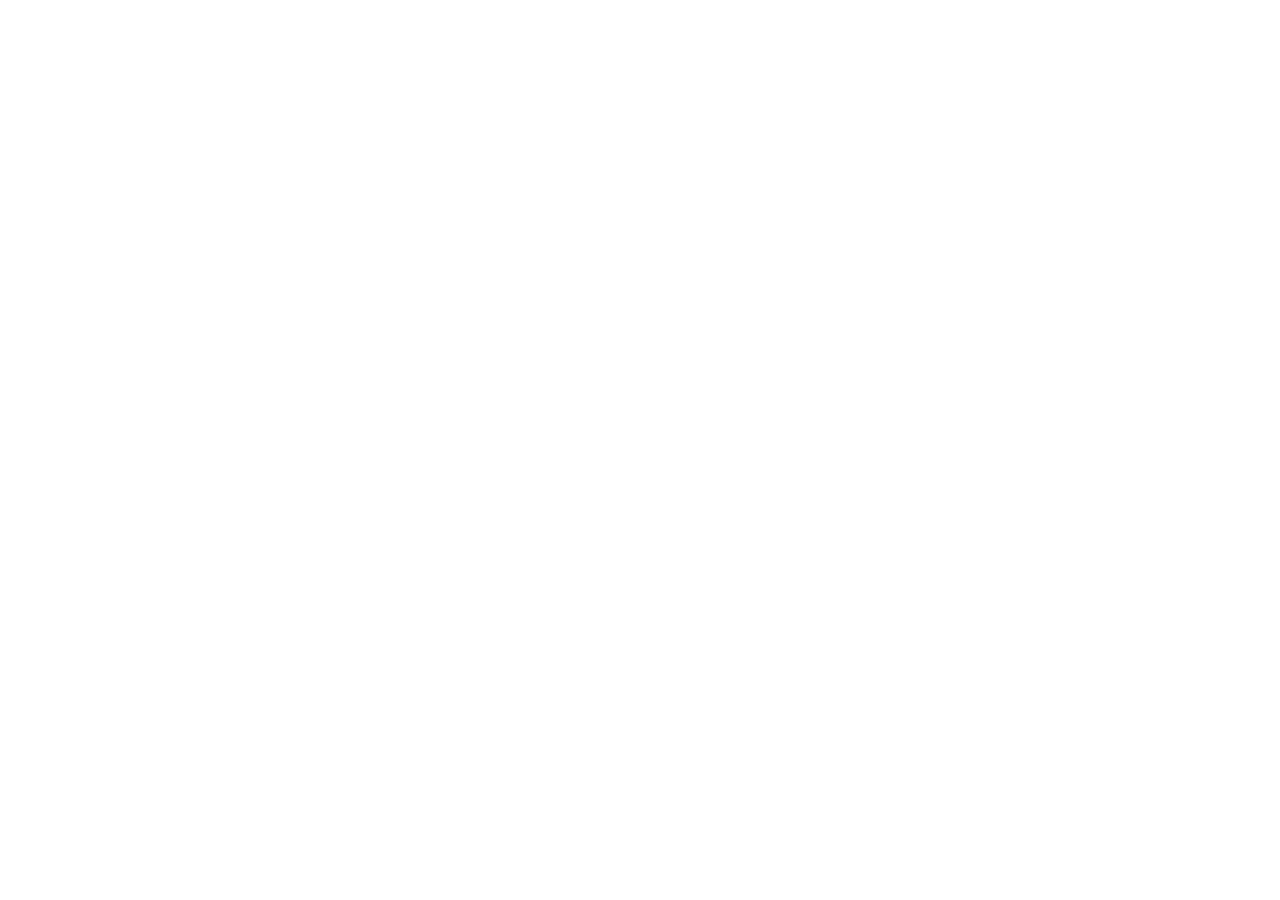
==== HTML-CSS/portfolio/index.html @ c401fc87 "Envio Ex0301 Flexblog" ====
<!DOCTYPE html>
<html lang="pt-br">
<head>
    <meta charset="UTF-8">
    <meta http-equiv="X-UA-Compatible" content="IE=edge">
    <meta name="viewport" content="width=device-width, initial-scale=1.0">
    <link rel="stylesheet" href="style.css">
    <title>Title</title>
</head>
<body>

</body>
</html>
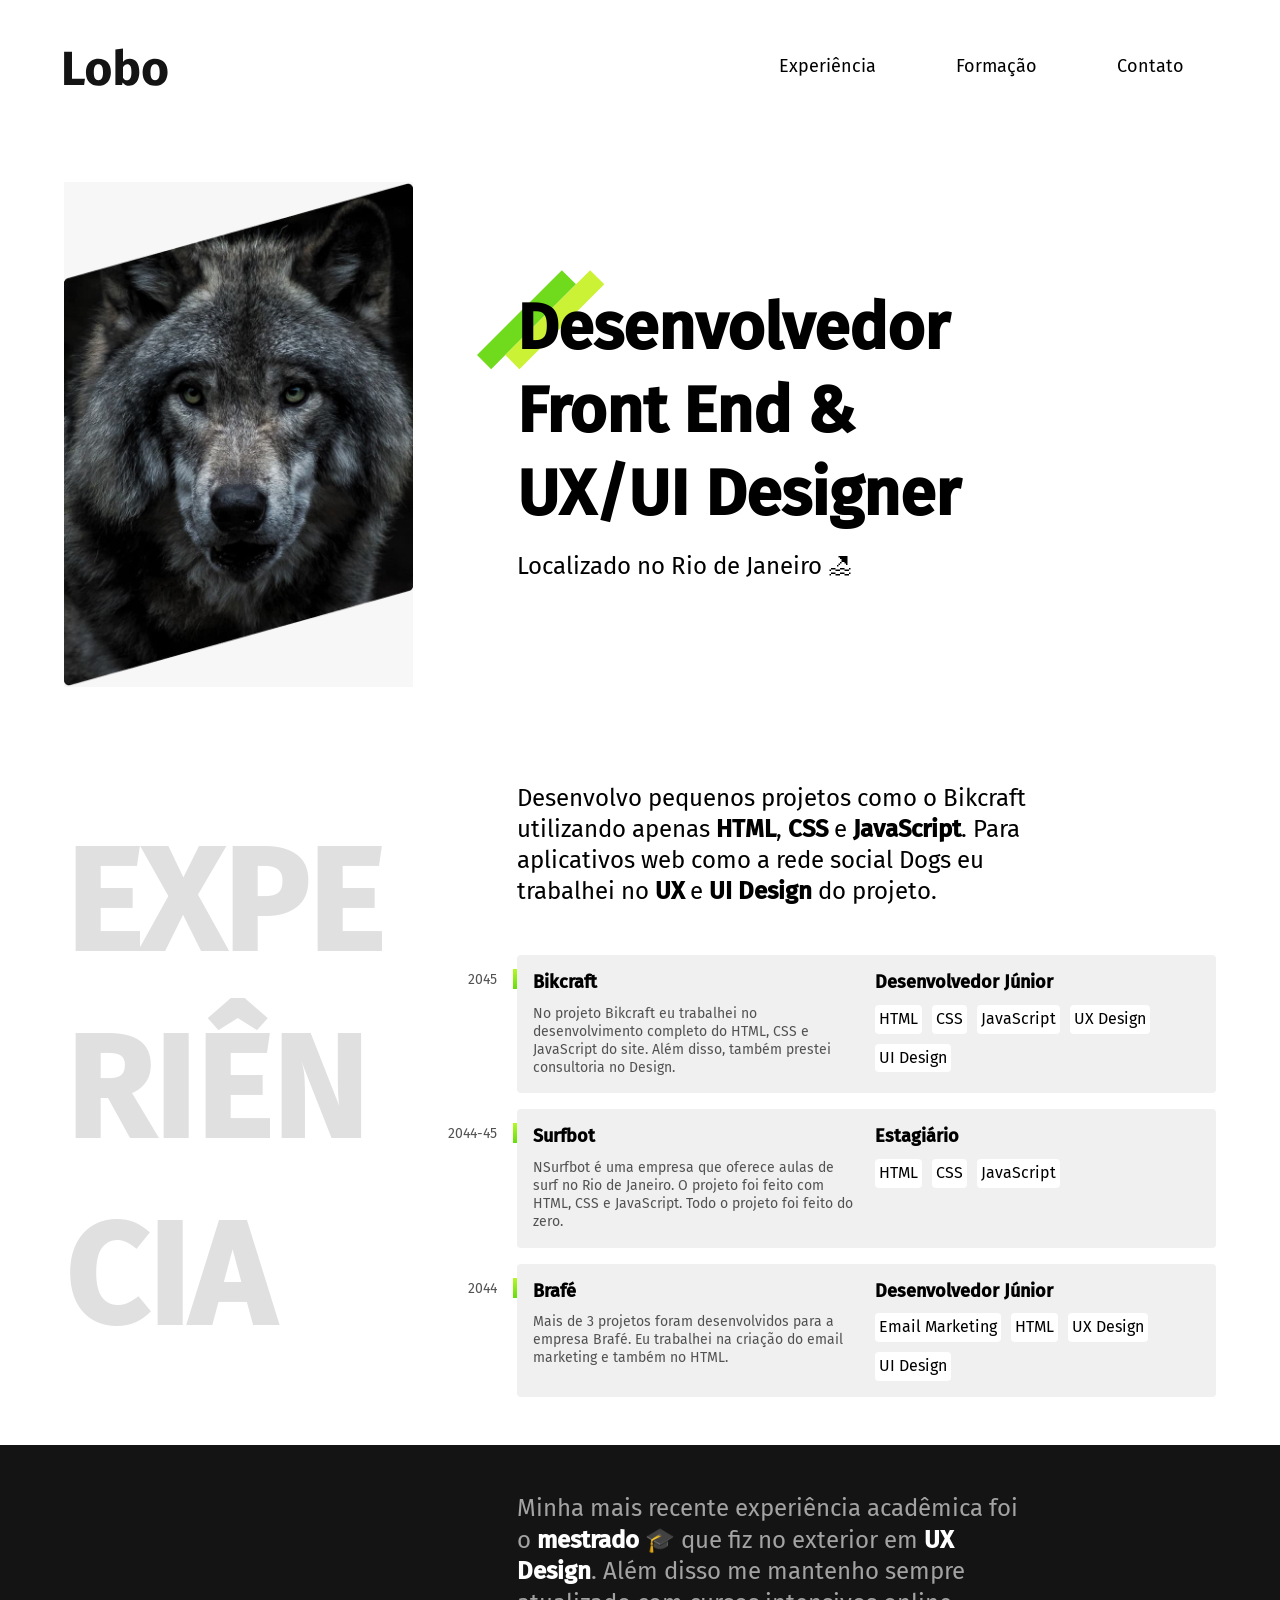
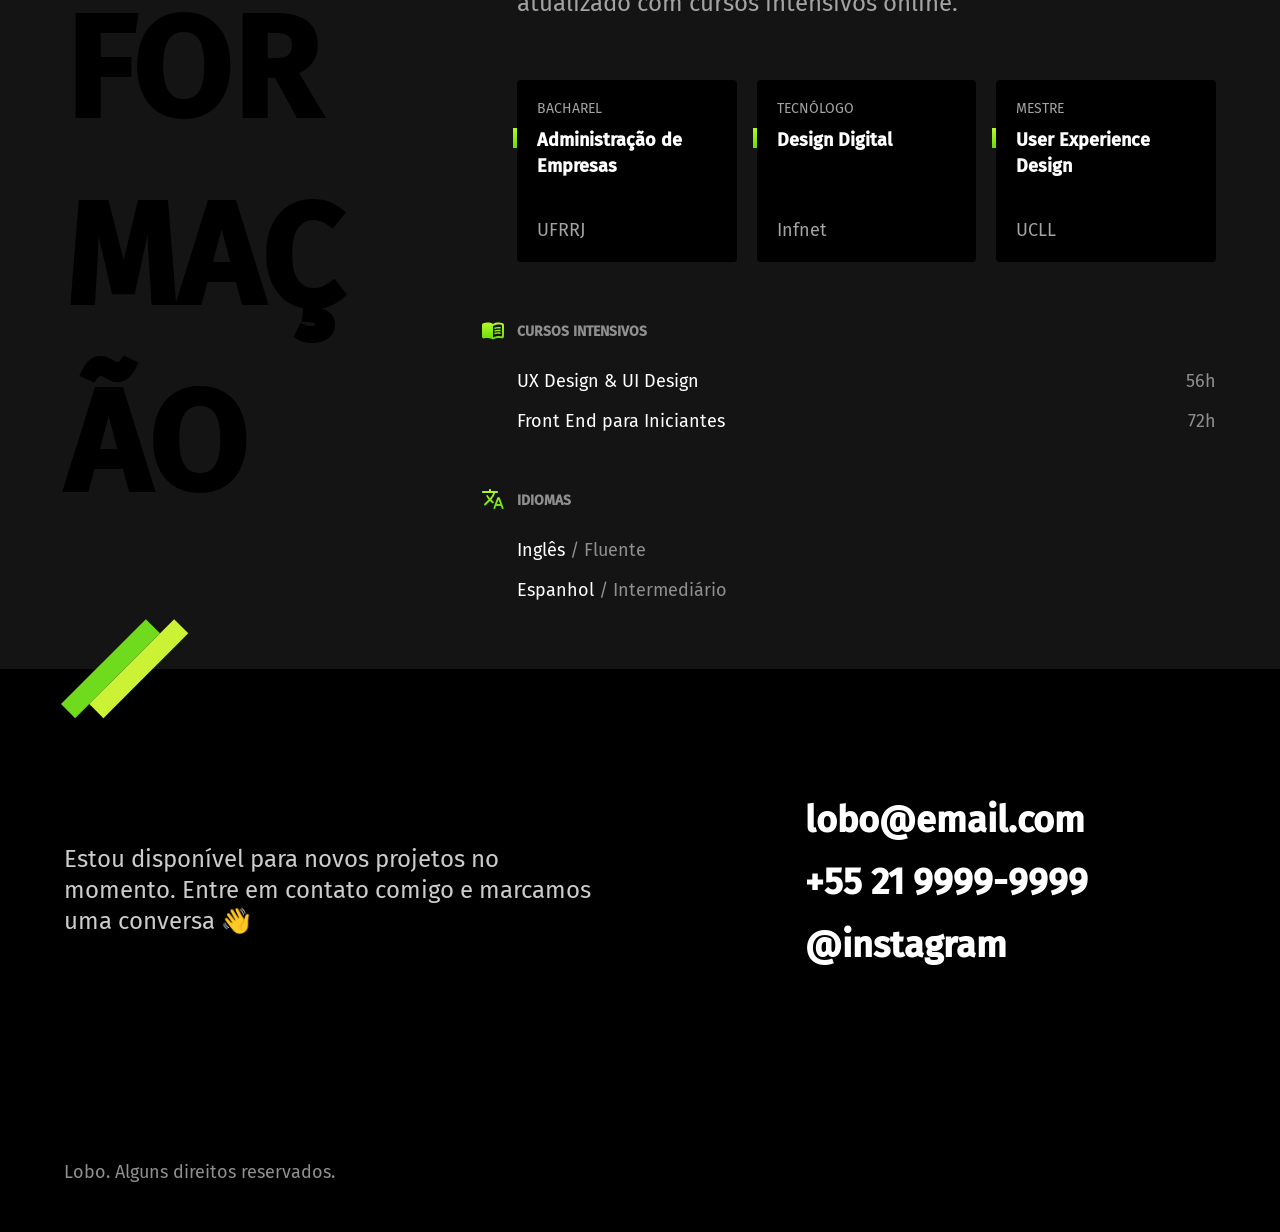
==== commit f9f548a3: "Envio Exercicio ex0704 portfolio" ====
--- a/HTML-CSS/portfolio/index.html
+++ b/HTML-CSS/portfolio/index.html
@@ -4,10 +4,167 @@
     <meta charset="UTF-8">
     <meta http-equiv="X-UA-Compatible" content="IE=edge">
     <meta name="viewport" content="width=device-width, initial-scale=1.0">
-    <link rel="stylesheet" href="style.css">
-    <title>Title</title>
+    <link rel="stylesheet" href="./src/css/style.css">
+    <title>Exercício 0704</title>
 </head>
 <body>
-
+<header>
+    <div class="header-bg">
+        <div class="header container">
+            <div class="header-img">
+                <img src="./src/img/marca.svg" alt="Logotipo Lobo">
+            </div>
+            <nav class="header-menu">
+                <ul>
+                    <li><a href="#experiencia">Experiência</a></li>
+                    <li><a href="#formacao">Formação</a></li>
+                    <li><a href="#">Contato</a></li>
+                </ul>
+            </nav>
+        </div>
+    </div>
+</header>
+<main>
+    <div class="intro-bg">
+        <section class="intro container">
+            <div>
+                <img src="./src/img/perfil.jpg" alt="Lobo Cinza">
+            </div>
+            <div>
+                <h1>Desenvolvedor<br>Front End &<br>UX/UI Designer</h1>
+                <p>Localizado no Rio de Janeiro 🏖</p>
+            </div>
+        </section>
+    </div>
+    <div class="experiencia-bg">
+        <section class="experiencia container" id="experiencia">
+            <div>
+                <h1>Experiência</h1>
+            </div>
+            <div class="experiencia-box">
+                <div class="experiencia-texto">
+                    <p>
+                        Desenvolvo pequenos projetos como o Bikcraft utilizando apenas <strong>HTML</strong>,
+                        <strong>CSS</strong> e <strong>JavaScript</strong>. Para aplicativos web como a rede social Dogs
+                        eu trabalhei no <strong>UX</strong> e <strong>UI Design</strong> do projeto.
+                    </p>
+                </div>
+                <div class="experiencia-item">
+                    <span>2045</span>
+                    <div class="experiencia-title">
+                        <h2>Bikcraft</h2>
+                        <p>No projeto Bikcraft eu trabalhei no desenvolvimento completo do HTML, CSS e JavaScript do
+                            site. Além disso, também prestei consultoria no Design.</p>
+                    </div>
+                    <div>
+                        <h2>Desenvolvedor Júnior</h2>
+                        <ul>
+                            <li>HTML</li>
+                            <li>CSS</li>
+                            <li>JavaScript</li>
+                            <li>UX Design</li>
+                            <li>UI Design</li>
+                        </ul>
+                    </div>
+                </div>
+                <div class="experiencia-item">
+                    <span>2044-45</span>
+                    <div class="experiencia-title">
+                        <h2>Surfbot</h2>
+                        <p>NSurfbot é uma empresa que oferece aulas de surf no Rio de Janeiro. O projeto foi feito com
+                            HTML, CSS e JavaScript. Todo o projeto foi feito do zero.</p>
+                    </div>
+                    <div>
+                        <h2>Estagiário</h2>
+                        <ul>
+                            <li>HTML</li>
+                            <li>CSS</li>
+                            <li>JavaScript</li>
+                        </ul>
+                    </div>
+                </div>
+                <div class="experiencia-item">
+                    <span>2044</span>
+                    <div class="experiencia-title">
+                        <h2>Brafé</h2>
+                        <p>Mais de 3 projetos foram desenvolvidos para a empresa Brafé. Eu trabalhei na criação do email
+                            marketing e também no HTML.</p>
+                    </div>
+                    <div>
+                        <h2>Desenvolvedor Júnior</h2>
+                        <ul>
+                            <li>Email Marketing</li>
+                            <li>HTML</li>
+                            <li>UX Design</li>
+                            <li>UI Design</li>
+                        </ul>
+                    </div>
+                </div>
+            </div>
+        </section>
+    </div>
+    <div class="formacao-bg">
+        <section aria-label="Formação">
+            <div class="formacao container" id="formacao">
+                <h2 class="formacao-subtitulo">Formação</h2>
+                <div>
+                    <p class="formacao-texto">
+                        Minha mais recente experiência acadêmica foi o <strong>mestrado</strong> 🎓 que fiz no exterior
+                        em <strong>UX Design</strong>. Além disso me mantenho sempre atualizado com cursos intensivos
+                        online.
+                    </p>
+                    <ul class="faculdade-lista">
+                        <li class="faculdade">
+                            <span class="faculdade-tipo">Bacharel</span>
+                            <h3 class="faculdade-curso">Administração de Empresas</h3>
+                            <span class="faculdade-instituicao">UFRRJ</span>
+                        </li>
+                        <li class="faculdade">
+                            <span class="faculdade-tipo">Tecnólogo</span>
+                            <h3 class="faculdade-curso">Design Digital</h3>
+                            <span class="faculdade-instituicao">Infnet</span>
+                        </li>
+                        <li class="faculdade">
+                            <span class="faculdade-tipo">Mestre</span>
+                            <h3 class="faculdade-curso">User Experience Design</h3>
+                            <span class="faculdade-instituicao">UCLL</span>
+                        </li>
+                    </ul>
+                    <div class="formacao-extra">
+                        <div class="cursos">
+                            <h3>Cursos Intensivos</h3>
+                            <ul>
+                                <li>UX Design & UI Design <span>56h</span></li>
+                                <li>Front End para Iniciantes <span>72h</span></li>
+                            </ul>
+                        </div>
+                        <div class="idiomas">
+                            <h3>Idiomas</h3>
+                            <ul>
+                                <li>Inglês <span>/ Fluente</span></li>
+                                <li>Espanhol <span>/ Intermediário</span></li>
+                            </ul>
+                        </div>
+                    </div>
+                </div>
+            </div>
+        </section>
+    </div>
+    <div class="contato-bg">
+        <section class="contato container">
+            <p>Estou disponível para novos projetos no momento. Entre em contato comigo e marcamos uma conversa 👋</p>
+            <ul class="contato-lista">
+                <li>lobo@email.com</li>
+                <li>+55 21 9999-9999</li>
+                <li>@instagram</li>
+            </ul>
+        </section>
+    </div>
+</main>
+<div class="footer-bg">
+    <footer class="footer container">
+        <p>Lobo. Alguns direitos reservados.</p>
+    </footer>
+</div>
 </body>
 </html>
--- a/HTML-CSS/portfolio/src/css/style.css
+++ b/HTML-CSS/portfolio/src/css/style.css
@@ -0,0 +1,22 @@
+@import "reset.css";
+@import "fonts.css";
+@import "header.css";
+@import "intro.css";
+@import "experiencia.css";
+@import "formacao.css";
+@import "contato.css";
+@import "footer.css";
+
+* {
+    /*border: 1px solid darkorange;*/
+}
+
+body {
+    font-family: "MK-FiraSans", Arial, sans-serif;
+}
+
+.container {
+    margin: 0 auto;
+    max-width: 75rem;
+    padding: 3rem 1.5rem;
+}
